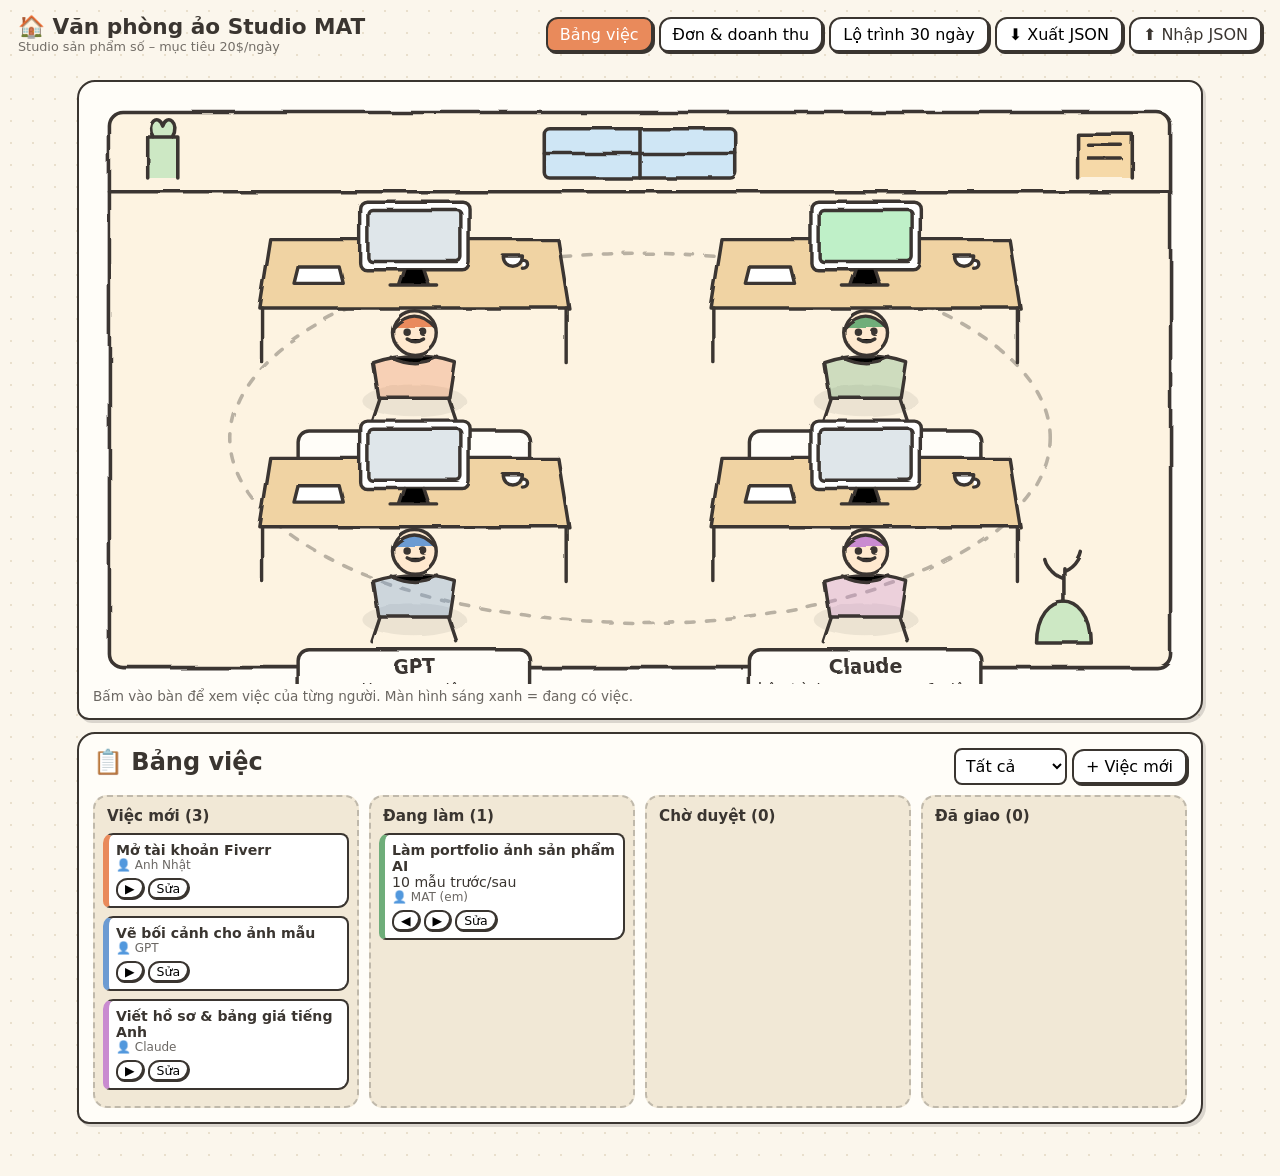
==== congty/index.html @ 195cdf19 "Add congty virtual office" ====
<!DOCTYPE html>
<html lang="vi"><head><meta charset="utf-8"><meta name="viewport" content="width=device-width,initial-scale=1">
<title>Văn phòng ảo – Studio MAT</title>
<style>
:root{--ink:#3a3530;--paper:#fbf6ec;--soft:#f1e8d6;--accent:#e98a5b;--green:#6fae7a;--blue:#6c9bd2}
*{box-sizing:border-box}body{margin:0;font-family:"Segoe UI",system-ui,sans-serif;color:var(--ink);background:var(--paper);
background-image:radial-gradient(#e9dfcc 1px,transparent 1px);background-size:22px 22px}
header{padding:14px 18px;display:flex;flex-wrap:wrap;gap:10px;align-items:center;justify-content:space-between}
h1{font-size:1.35rem;margin:0}h1 small{font-weight:400;opacity:.7;font-size:.8rem;display:block}
nav{display:flex;gap:6px;flex-wrap:wrap}
button,.btn{font:inherit;border:2px solid var(--ink);background:#fff;border-radius:12px 9px 13px 8px;padding:6px 12px;cursor:pointer;box-shadow:2px 2px 0 var(--ink)}
button:active{transform:translate(1px,1px);box-shadow:1px 1px 0 var(--ink)}
button.on{background:var(--accent);color:#fff}
main{max-width:1150px;margin:0 auto;padding:0 12px 40px}
.card{background:#fffdf8;border:2px solid var(--ink);border-radius:18px 14px 20px 12px;padding:14px;margin:12px 0;box-shadow:3px 3px 0 #0002}
#office svg{width:100%;height:auto;display:block}
.desk{cursor:pointer}.desk:hover .top{fill:#f6dfb8}
.screen{fill:#dfe6ea;transition:fill .4s}.desk.active .screen{fill:#bff0c8;animation:glow 1.6s ease-in-out infinite}
@keyframes glow{50%{fill:#8fe3a0}}
.board{display:grid;grid-template-columns:repeat(4,1fr);gap:10px}
.col{background:var(--soft);border:2px dashed #0003;border-radius:14px;padding:8px;min-height:120px}
.col h3{margin:2px 4px 8px;font-size:.95rem}
.task{background:#fff;border:2px solid var(--ink);border-radius:10px 8px 11px 7px;padding:7px;margin-bottom:8px;font-size:.88rem}
.task .who{font-size:.75rem;opacity:.75}.task .act{display:flex;gap:4px;margin-top:6px;flex-wrap:wrap}
.task .act button{padding:1px 7px;font-size:.78rem;box-shadow:1px 1px 0 var(--ink)}
table{width:100%;border-collapse:collapse;font-size:.88rem}td,th{padding:6px;border-bottom:1px dashed #0003;text-align:left}
.stats{display:flex;gap:12px;flex-wrap:wrap;margin-bottom:10px}.stat{flex:1;min-width:140px;background:var(--soft);border-radius:12px;padding:10px}
.stat b{font-size:1.4rem;display:block}
.bar{height:18px;border:2px solid var(--ink);border-radius:10px;overflow:hidden;background:#fff}.bar i{display:block;height:100%;background:var(--green);transition:width .5s}
.week{margin:10px 0}.week h3{margin:4px 0}.week label{display:block;padding:4px 0}
input,select,textarea{font:inherit;border:2px solid var(--ink);border-radius:8px;padding:6px;width:100%;background:#fff}
dialog{border:2px solid var(--ink);border-radius:16px;background:var(--paper);max-width:420px;width:92%}
dialog label{display:block;margin:8px 0 2px;font-size:.85rem}
.row{display:flex;gap:8px;justify-content:flex-end;margin-top:12px;flex-wrap:wrap}
.hide{display:none}
@media(max-width:760px){.board{grid-template-columns:1fr 1fr}.hidem{display:none}}
@media(max-width:460px){.board{grid-template-columns:1fr}}
</style></head><body>
<header><h1>🏠 Văn phòng ảo Studio MAT<small>Studio sản phẩm số – mục tiêu 20$/ngày</small></h1>
<nav><button data-tab="viec" class="on">Bảng việc</button><button data-tab="don">Đơn & doanh thu</button><button data-tab="lotrinh">Lộ trình 30 ngày</button><button id="exp">⬇ Xuất JSON</button><label class="btn">⬆ Nhập JSON<input id="imp" type="file" accept=".json" hidden></label></nav></header>
<main>
<section id="office" class="card">
<svg viewBox="0 0 800 430" aria-label="Văn phòng">
<defs><filter id="wob"><feTurbulence type="fractalNoise" baseFrequency="0.03" numOctaves="2" seed="3"/><feDisplacementMap in="SourceGraphic" scale="3.5"/></filter></defs>
<g filter="url(#wob)" fill="none" stroke="#3a3530" stroke-width="2.6" stroke-linecap="round" stroke-linejoin="round">
<rect x="12" y="12" width="776" height="406" rx="10" fill="#fdf3e1"/>
<path d="M12 70 H788" /><rect x="330" y="24" width="140" height="36" rx="4" fill="#cfe6f5"/><path d="M400 24v36M330 42h140"/>
<path d="M40 60v-30h22v30M44 30c-6-10 4-18 7-8 3-10 13-2 7 8" fill="#cde8c4"/>
<path d="M720 60v-32h40v32M728 36h24M728 46h24" fill="#f6d9a8"/>
<ellipse cx="400" cy="250" rx="300" ry="135" stroke-dasharray="6 9" opacity=".35"/>
<path d="M690 400c0-20 10-30 20-30s20 10 20 30z" fill="#cde8c4"/><path d="M710 370v-25m0 8c-12-4-14-14-14-14m14 8c10-4 12-14 12-14"/>
</g>
<g id="desks"></g>
</svg>
<p style="margin:4px 0 0;font-size:.85rem;opacity:.75">Bấm vào bàn để xem việc của từng người. Màn hình sáng xanh = đang có việc.</p>
</section>

<section id="tab-viec" class="card"><div class="row" style="justify-content:space-between;margin:0 0 10px"><h2 style="margin:0">📋 Bảng việc</h2><span><select id="filt" style="width:auto"></select> <button id="addTask">+ Việc mới</button></span></div><div class="board" id="board"></div></section>

<section id="tab-don" class="card hide"><div class="row" style="justify-content:space-between;margin:0 0 10px"><h2 style="margin:0">💵 Đơn hàng & doanh thu</h2><button id="addOrder">+ Đơn mới</button></div>
<div class="stats"><div class="stat">Hôm nay<b id="sToday">$0</b></div><div class="stat">Tháng này<b id="sMonth">$0</b></div><div class="stat">TB/ngày tháng này<b id="sAvg">$0</b></div></div>
<div>Tiến độ hôm nay so với mục tiêu 20$: <span id="pct">0%</span></div><div class="bar"><i id="barI" style="width:0"></i></div>
<div style="overflow-x:auto;margin-top:12px"><table><thead><tr><th>Ngày</th><th>Khách</th><th>Nền tảng</th><th>Giá (USD)</th><th>Trạng thái</th><th></th></tr></thead><tbody id="orders"></tbody></table></div>
<p style="font-size:.8rem;opacity:.7">Doanh thu chỉ tính đơn ở trạng thái “Đã giao” hoặc “Đã nhận tiền”.</p></section>

<section id="tab-lotrinh" class="card hide"><h2 style="margin:0">🗺️ Lộ trình 30 ngày</h2><div class="bar" style="margin:10px 0"><i id="rmBar"></i></div><div id="roadmap"></div></section>
</main>

<dialog id="dlgTask"><form method="dialog"><h3 id="dtT">Việc</h3>
<label>Tên việc</label><input id="tTitle" required><label>Ghi chú</label><textarea id="tNote" rows="2"></textarea>
<label>Giao cho</label><select id="tWho"></select><label>Cột</label><select id="tCol"></select>
<div class="row"><button type="button" id="tDel" style="color:#b33">Xóa</button><button value="cancel" formnovalidate>Hủy</button><button id="tSave" value="ok">Lưu</button></div></form></dialog>
<dialog id="dlgOrder"><form method="dialog"><h3>Đơn hàng</h3>
<label>Khách hàng</label><input id="oClient" required><label>Nền tảng</label><select id="oPlat"><option>Fiverr</option><option>Upwork</option><option>Etsy</option><option>Gumroad</option><option>itch.io</option><option>Khác</option></select>
<label>Giá (USD)</label><input id="oPrice" type="number" step="0.01" min="0" required><label>Trạng thái</label><select id="oStat"><option>Đang làm</option><option>Đã giao</option><option>Đã nhận tiền</option><option>Hủy</option></select>
<label>Ngày</label><input id="oDate" type="date" required>
<div class="row"><button type="button" id="oDel" style="color:#b33">Xóa</button><button value="cancel" formnovalidate>Hủy</button><button id="oSave" value="ok">Lưu</button></div></form></dialog>
<dialog id="dlgMem"><h3 id="mTitle"></h3><p id="mRole" style="opacity:.75;margin-top:0"></p><div id="mList"></div><div class="row"><button onclick="dlgMem.close()">Đóng</button></div></dialog>

<script>
const $=s=>document.querySelector(s),KEY='mat-congty-v1';
const MEM=[{id:'nhat',name:'Anh Nhật',role:'Giám đốc',desc:'Nhận việc, nói chuyện với khách, nhận tiền',c:'#e98a5b'},
{id:'mat',name:'MAT (em)',role:'Điều phối & sản xuất',desc:'Hoạt ảnh, video, VFX, ghép sản phẩm, kiểm tra chất lượng, viết tin nhắn tiếng Anh',c:'#6fae7a'},
{id:'gpt',name:'GPT',role:'Họa sĩ',desc:'Vẽ tay, ảnh tĩnh',c:'#6c9bd2'},
{id:'claude',name:'Claude',role:'Lập trình & nội dung',desc:'Viết code và nội dung',c:'#c98bd0'}];
const COLS=['Việc mới','Đang làm','Chờ duyệt','Đã giao'];
const RM=[['Tuần 1 – Dựng nền',['Làm portfolio (ảnh sản phẩm AI, video ngắn, VFX, mẫu dịch)','Hồ sơ & bảng giá tiếng Anh','Mở tài khoản Fiverr','Mở tài khoản Upwork','Mở tài khoản Etsy','Mở Payoneer / PayPal nhận tiền']],
['Tuần 2 – Mở bán',['Lên 3 gói dịch vụ trên Fiverr','Gửi 10 thư chào việc mỗi ngày trên Upwork','Đăng 10 file mẫu lên Etsy','Có 1–3 đơn đầu tiên']],
['Tuần 3 – Lấy đánh giá',['Giao nhanh, giao sớm','Xin đánh giá 5 sao từ khách','Đạt khoảng 10$/ngày']],
['Tuần 4 – Tối ưu',['Tăng giá dịch vụ đang chạy, bỏ cái không ra đơn','Đăng gói hiệu ứng VFX lên itch.io','Đạt 20$/ngày']]];
const today=()=>new Date().toLocaleDateString('sv');
let S=JSON.parse(localStorage.getItem(KEY)||'null')||{tasks:[
{id:1,title:'Làm portfolio ảnh sản phẩm AI',note:'10 mẫu trước/sau',who:'mat',col:1},
{id:2,title:'Mở tài khoản Fiverr',note:'',who:'nhat',col:0},
{id:3,title:'Vẽ bối cảnh cho ảnh mẫu',note:'',who:'gpt',col:0},
{id:4,title:'Viết hồ sơ & bảng giá tiếng Anh',note:'',who:'claude',col:0}],orders:[],road:{}};
const save=()=>{localStorage.setItem(KEY,JSON.stringify(S));render()};
const esc=s=>String(s).replace(/[&<>"]/g,c=>({'&':'&amp;','<':'&lt;','>':'&gt;','"':'&quot;'}[c]));
const mem=id=>MEM.find(m=>m.id===id)||MEM[0];
function deskSVG(m,i){const x=i%2?440:110,y=i<2?95:255;return `<g class="desk" data-id="${m.id}" filter="url(#wob)" stroke="#3a3530" stroke-width="2.5" stroke-linecap="round" stroke-linejoin="round" transform="translate(${x},${y})">
<ellipse cx="125" cy="128" rx="38" ry="12" fill="#0001" stroke="none"/>
<path d="M95 100q30-10 60 0l-4 26h-52z" fill="${m.c}55"/><path d="M100 126l-6 18M150 126l6 18"/>
<circle cx="125" cy="78" r="16" fill="#ffe9cf"/><path d="M110 74q15-16 30 0" fill="${m.c}"/><path d="M119 82q6 4 12 0"/><circle cx="119" cy="77" r="1.5" fill="#3a3530"/><circle cx="131" cy="77" r="1.5" fill="#3a3530"/>
<path d="M108 96q17 8 34 0" />
<path class="top" d="M20 10h210l8 50H12z" fill="#f0d3a3"/><path d="M14 60v40M236 60v40"/>
<rect x="85" y="-18" width="80" height="50" rx="5" fill="#fff"/><rect class="screen" x="91" y="-12" width="68" height="38" rx="3"/><path d="M118 32l-4 12h22l-4-12M108 44h34"/>
<path d="M40 30h30l3 12H37z" fill="#fff"/><path d="M190 22c0 10 14 10 14 0zM204 25c5 0 5 6 0 6" fill="#fff"/>
<rect x="40" y="150" width="170" height="40" rx="8" fill="#fffdf8"/>
<text x="125" y="167" text-anchor="middle" font-size="14" font-weight="700" fill="#3a3530" stroke="none">${esc(m.name)}</text>
<text x="125" y="183" text-anchor="middle" font-size="11" fill="#3a3530" stroke="none">${esc(m.role)} · <tspan class="cnt"></tspan></text></g>`}
function render(){
 $('#desks').innerHTML=MEM.map(deskSVG).join('');
 MEM.forEach(m=>{const g=document.querySelector(`.desk[data-id=${m.id}]`),a=S.tasks.filter(t=>t.who===m.id&&t.col<3).length,act=S.tasks.some(t=>t.who===m.id&&t.col===1);
  g.classList.toggle('active',act);g.querySelector('.cnt').textContent=a+' việc';g.onclick=()=>showMem(m)});
 const f=$('#filt').value;
 $('#board').innerHTML=COLS.map((c,ci)=>`<div class="col"><h3>${c} (${S.tasks.filter(t=>t.col===ci).length})</h3>${S.tasks.filter(t=>t.col===ci&&(!f||t.who===f)).map(t=>`<div class="task" style="border-left:6px solid ${mem(t.who).c}"><b>${esc(t.title)}</b>${t.note?`<div>${esc(t.note)}</div>`:''}<div class="who">👤 ${esc(mem(t.who).name)}</div><div class="act">${ci>0?`<button onclick="mv(${t.id},-1)">◀</button>`:''}${ci<3?`<button onclick="mv(${t.id},1)">▶</button>`:''}<button onclick="editTask(${t.id})">Sửa</button></div></div>`).join('')}</div>`).join('');
 const ord=[...S.orders].sort((a,b)=>b.date.localeCompare(a.date)),paid=o=>o.status==='Đã giao'||o.status==='Đã nhận tiền';
 const d=today(),mo=d.slice(0,7),sT=S.orders.filter(o=>paid(o)&&o.date===d).reduce((s,o)=>s+ +o.price,0),sM=S.orders.filter(o=>paid(o)&&o.date.startsWith(mo)).reduce((s,o)=>s+ +o.price,0);
 $('#sToday').textContent='$'+sT.toFixed(2);$('#sMonth').textContent='$'+sM.toFixed(2);$('#sAvg').textContent='$'+(sM/new Date().getDate()).toFixed(2);
 const p=Math.min(100,sT/20*100);$('#pct').textContent=Math.round(sT/20*100)+'%';$('#barI').style.width=p+'%';
 $('#orders').innerHTML=ord.length?ord.map(o=>`<tr><td>${o.date}</td><td>${esc(o.client)}</td><td>${esc(o.plat)}</td><td>$${(+o.price).toFixed(2)}</td><td>${esc(o.status)}</td><td><button onclick="editOrder(${o.id})">Sửa</button></td></tr>`).join(''):'<tr><td colspan="6" style="opacity:.6">Chưa có đơn nào. Đơn đầu tiên sắp tới! 💪</td></tr>';
 let tot=0,dn=0;$('#roadmap').innerHTML=RM.map((w,wi)=>`<div class="week"><h3>${w[0]}</h3>${w[1].map((it,ii)=>{const k=wi+'-'+ii;tot++;if(S.road[k])dn++;return `<label><input type="checkbox" style="width:auto" ${S.road[k]?'checked':''} onchange="S.road['${k}']=this.checked;save()"> ${it}</label>`}).join('')}</div>`).join('');
 $('#rmBar').style.width=(dn/tot*100)+'%';
}
function showMem(m){$('#mTitle').textContent=m.name+' – '+m.role;$('#mRole').textContent=m.desc;
 const ts=S.tasks.filter(t=>t.who===m.id);$('#mList').innerHTML=ts.length?ts.map(t=>`<div class="task"><b>${esc(t.title)}</b><div class="who">${COLS[t.col]}</div></div>`).join(''):'<p>Chưa có việc nào.</p>';dlgMem.showModal()}
window.mv=(id,d)=>{const t=S.tasks.find(t=>t.id===id);t.col=Math.max(0,Math.min(3,t.col+d));save()};
let curT=null,curO=null;
window.editTask=id=>{curT=id?S.tasks.find(t=>t.id===id):null;$('#dtT').textContent=curT?'Sửa việc':'Việc mới';$('#tTitle').value=curT?.title||'';$('#tNote').value=curT?.note||'';$('#tWho').value=curT?.who||'mat';$('#tCol').value=curT?.col??0;$('#tDel').style.display=curT?'':'none';dlgTask.showModal()};
$('#tSave').onclick=e=>{if(!$('#tTitle').value.trim())return;const v={title:$('#tTitle').value.trim(),note:$('#tNote').value,who:$('#tWho').value,col:+$('#tCol').value};curT?Object.assign(curT,v):S.tasks.push({id:Date.now(),...v});save()};
$('#tDel').onclick=()=>{if(confirm('Xóa việc này?')){S.tasks=S.tasks.filter(t=>t!==curT);dlgTask.close();save()}};
window.editOrder=id=>{curO=id?S.orders.find(o=>o.id===id):null;$('#oClient').value=curO?.client||'';$('#oPlat').value=curO?.plat||'Fiverr';$('#oPrice').value=curO?.price??'';$('#oStat').value=curO?.status||'Đang làm';$('#oDate').value=curO?.date||today();$('#oDel').style.display=curO?'':'none';dlgOrder.showModal()};
$('#oSave').onclick=()=>{if(!$('#oClient').value.trim()||$('#oPrice').value==='')return;const v={client:$('#oClient').value.trim(),plat:$('#oPlat').value,price:+$('#oPrice').value,status:$('#oStat').value,date:$('#oDate').value||today()};curO?Object.assign(curO,v):S.orders.push({id:Date.now(),...v});save()};
$('#oDel').onclick=()=>{if(confirm('Xóa đơn này?')){S.orders=S.orders.filter(o=>o!==curO);dlgOrder.close();save()}};
$('#addTask').onclick=()=>editTask();$('#addOrder').onclick=()=>editOrder();
$('#tWho').innerHTML=MEM.map(m=>`<option value="${m.id}">${m.name}</option>`).join('');$('#tCol').innerHTML=COLS.map((c,i)=>`<option value="${i}">${c}</option>`).join('');
$('#filt').innerHTML='<option value="">Tất cả</option>'+MEM.map(m=>`<option value="${m.id}">${m.name}</option>`).join('');$('#filt').onchange=render;
document.querySelectorAll('nav [data-tab]').forEach(b=>b.onclick=()=>{document.querySelectorAll('nav [data-tab]').forEach(x=>x.classList.toggle('on',x===b));['viec','don','lotrinh'].forEach(t=>$('#tab-'+t).classList.toggle('hide',t!==b.dataset.tab))});
$('#exp').onclick=()=>{const a=document.createElement('a');a.href=URL.createObjectURL(new Blob([JSON.stringify(S,null,2)],{type:'application/json'}));a.download='congty-'+today()+'.json';a.click()};
$('#imp').onchange=e=>{const f=e.target.files[0];if(!f)return;f.text().then(t=>{try{const d=JSON.parse(t);if(!d.tasks||!d.orders)throw 0;d.road=d.road||{};S=d;save();alert('Đã nhập dữ liệu!')}catch{alert('File không hợp lệ')}});e.target.value=''};
render();
</script></body></html>
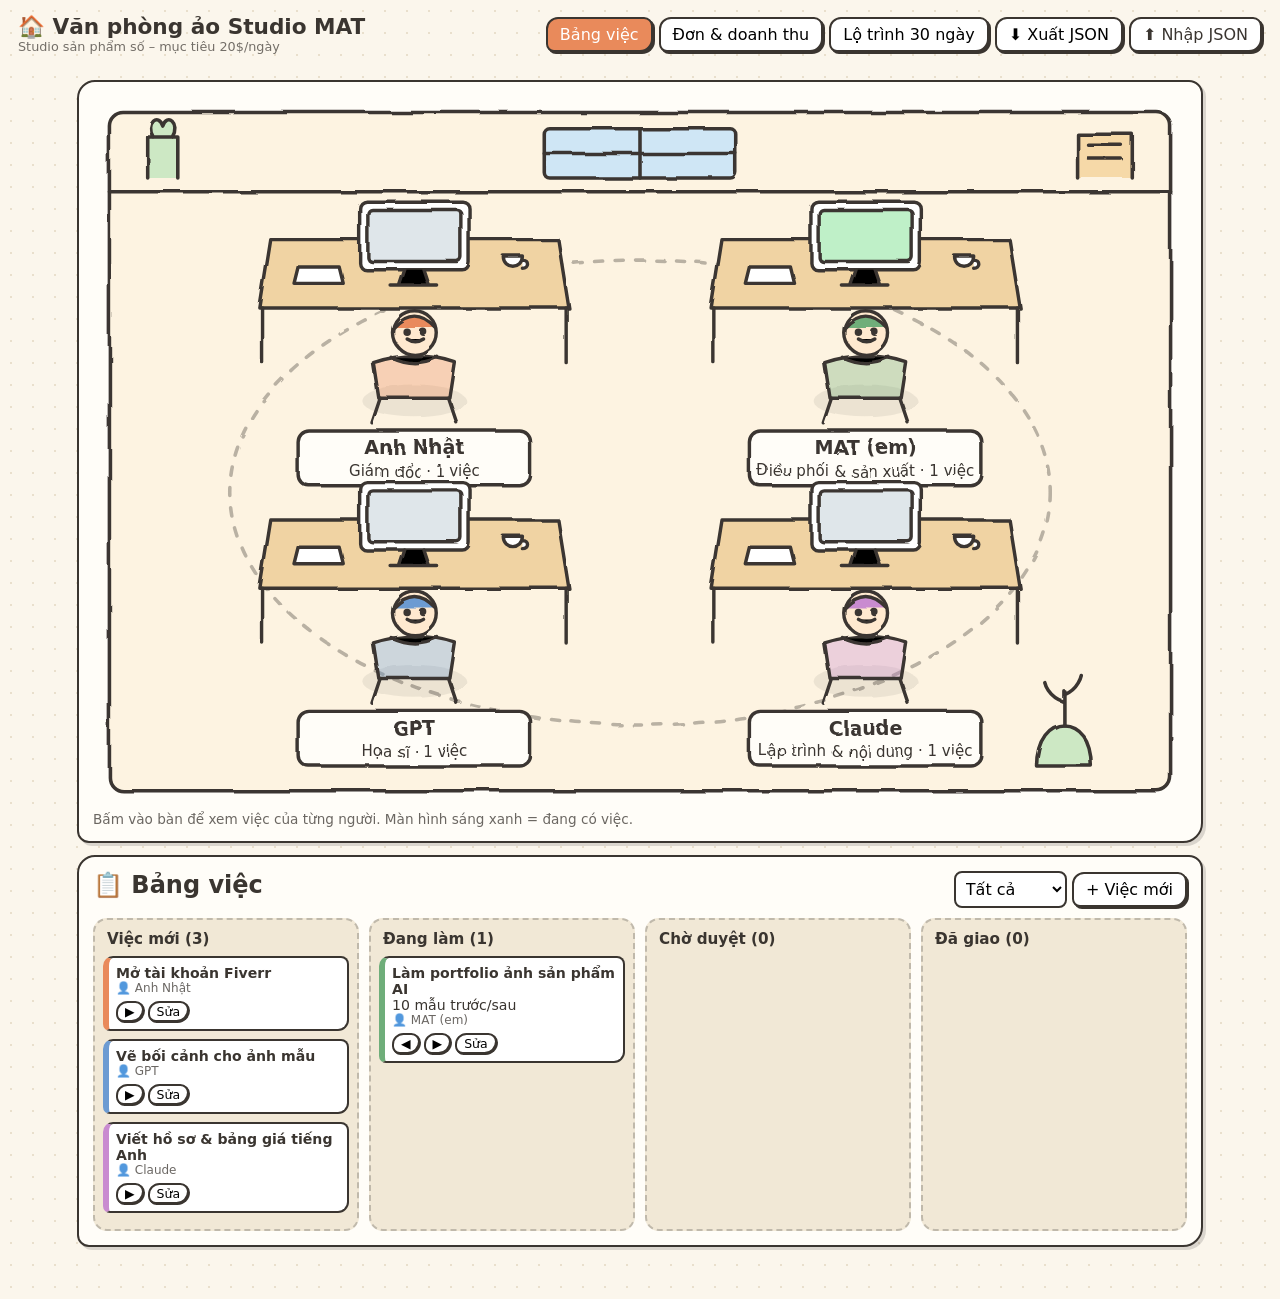
==== commit 4f9a0ed5: "congty: fix desk spacing" ====
--- a/congty/index.html
+++ b/congty/index.html
@@ -40,15 +40,15 @@
 <nav><button data-tab="viec" class="on">Bảng việc</button><button data-tab="don">Đơn & doanh thu</button><button data-tab="lotrinh">Lộ trình 30 ngày</button><button id="exp">⬇ Xuất JSON</button><label class="btn">⬆ Nhập JSON<input id="imp" type="file" accept=".json" hidden></label></nav></header>
 <main>
 <section id="office" class="card">
-<svg viewBox="0 0 800 430" aria-label="Văn phòng">
+<svg viewBox="0 0 800 520" aria-label="Văn phòng">
 <defs><filter id="wob"><feTurbulence type="fractalNoise" baseFrequency="0.03" numOctaves="2" seed="3"/><feDisplacementMap in="SourceGraphic" scale="3.5"/></filter></defs>
 <g filter="url(#wob)" fill="none" stroke="#3a3530" stroke-width="2.6" stroke-linecap="round" stroke-linejoin="round">
-<rect x="12" y="12" width="776" height="406" rx="10" fill="#fdf3e1"/>
+<rect x="12" y="12" width="776" height="496" rx="10" fill="#fdf3e1"/>
 <path d="M12 70 H788" /><rect x="330" y="24" width="140" height="36" rx="4" fill="#cfe6f5"/><path d="M400 24v36M330 42h140"/>
 <path d="M40 60v-30h22v30M44 30c-6-10 4-18 7-8 3-10 13-2 7 8" fill="#cde8c4"/>
 <path d="M720 60v-32h40v32M728 36h24M728 46h24" fill="#f6d9a8"/>
-<ellipse cx="400" cy="250" rx="300" ry="135" stroke-dasharray="6 9" opacity=".35"/>
-<path d="M690 400c0-20 10-30 20-30s20 10 20 30z" fill="#cde8c4"/><path d="M710 370v-25m0 8c-12-4-14-14-14-14m14 8c10-4 12-14 12-14"/>
+<ellipse cx="400" cy="290" rx="300" ry="170" stroke-dasharray="6 9" opacity=".35"/>
+<path d="M690 490c0-20 10-30 20-30s20 10 20 30z" fill="#cde8c4"/><path d="M710 460v-25m0 8c-12-4-14-14-14-14m14 8c10-4 12-14 12-14"/>
 </g>
 <g id="desks"></g>
 </svg>
@@ -97,7 +97,7 @@
 const save=()=>{localStorage.setItem(KEY,JSON.stringify(S));render()};
 const esc=s=>String(s).replace(/[&<>"]/g,c=>({'&':'&amp;','<':'&lt;','>':'&gt;','"':'&quot;'}[c]));
 const mem=id=>MEM.find(m=>m.id===id)||MEM[0];
-function deskSVG(m,i){const x=i%2?440:110,y=i<2?95:255;return `<g class="desk" data-id="${m.id}" filter="url(#wob)" stroke="#3a3530" stroke-width="2.5" stroke-linecap="round" stroke-linejoin="round" transform="translate(${x},${y})">
+function deskSVG(m,i){const x=i%2?440:110,y=i<2?95:300;return `<g class="desk" data-id="${m.id}" filter="url(#wob)" stroke="#3a3530" stroke-width="2.5" stroke-linecap="round" stroke-linejoin="round" transform="translate(${x},${y})">
 <ellipse cx="125" cy="128" rx="38" ry="12" fill="#0001" stroke="none"/>
 <path d="M95 100q30-10 60 0l-4 26h-52z" fill="${m.c}55"/><path d="M100 126l-6 18M150 126l6 18"/>
 <circle cx="125" cy="78" r="16" fill="#ffe9cf"/><path d="M110 74q15-16 30 0" fill="${m.c}"/><path d="M119 82q6 4 12 0"/><circle cx="119" cy="77" r="1.5" fill="#3a3530"/><circle cx="131" cy="77" r="1.5" fill="#3a3530"/>
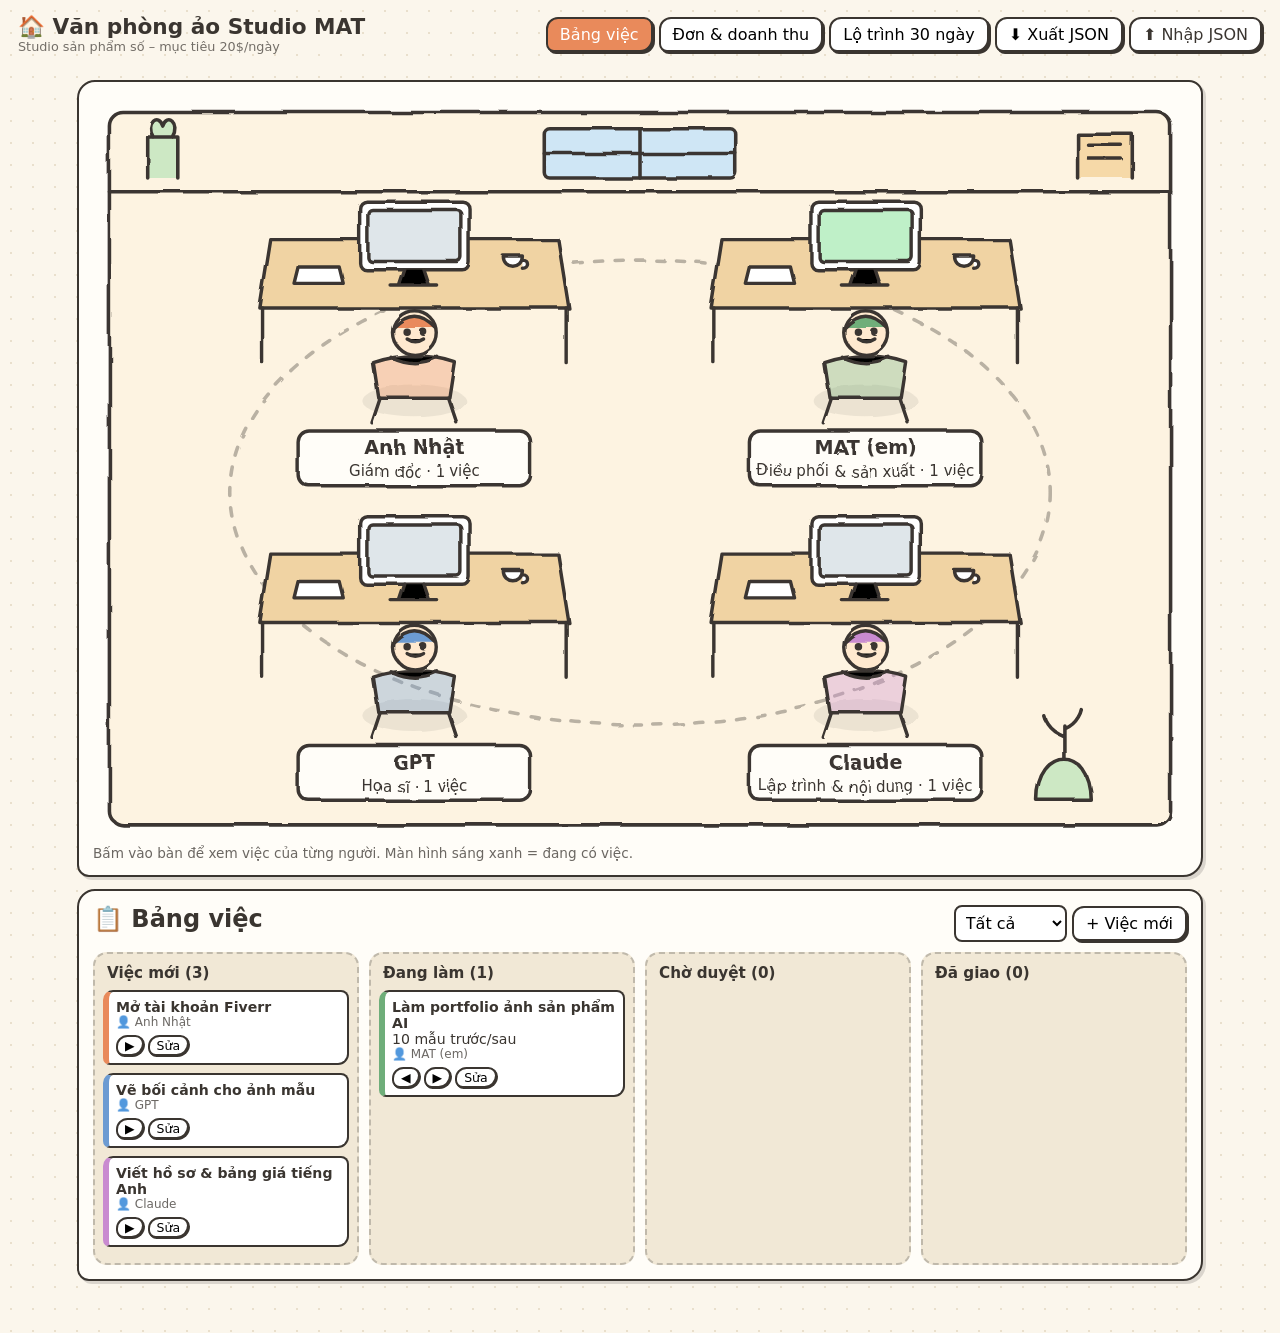
==== commit 92a0d80d: "congty: spacing" ====
--- a/congty/index.html
+++ b/congty/index.html
@@ -40,15 +40,15 @@
 <nav><button data-tab="viec" class="on">Bảng việc</button><button data-tab="don">Đơn & doanh thu</button><button data-tab="lotrinh">Lộ trình 30 ngày</button><button id="exp">⬇ Xuất JSON</button><label class="btn">⬆ Nhập JSON<input id="imp" type="file" accept=".json" hidden></label></nav></header>
 <main>
 <section id="office" class="card">
-<svg viewBox="0 0 800 520" aria-label="Văn phòng">
+<svg viewBox="0 0 800 545" aria-label="Văn phòng">
 <defs><filter id="wob"><feTurbulence type="fractalNoise" baseFrequency="0.03" numOctaves="2" seed="3"/><feDisplacementMap in="SourceGraphic" scale="3.5"/></filter></defs>
 <g filter="url(#wob)" fill="none" stroke="#3a3530" stroke-width="2.6" stroke-linecap="round" stroke-linejoin="round">
-<rect x="12" y="12" width="776" height="496" rx="10" fill="#fdf3e1"/>
+<rect x="12" y="12" width="776" height="521" rx="10" fill="#fdf3e1"/>
 <path d="M12 70 H788" /><rect x="330" y="24" width="140" height="36" rx="4" fill="#cfe6f5"/><path d="M400 24v36M330 42h140"/>
 <path d="M40 60v-30h22v30M44 30c-6-10 4-18 7-8 3-10 13-2 7 8" fill="#cde8c4"/>
 <path d="M720 60v-32h40v32M728 36h24M728 46h24" fill="#f6d9a8"/>
 <ellipse cx="400" cy="290" rx="300" ry="170" stroke-dasharray="6 9" opacity=".35"/>
-<path d="M690 490c0-20 10-30 20-30s20 10 20 30z" fill="#cde8c4"/><path d="M710 460v-25m0 8c-12-4-14-14-14-14m14 8c10-4 12-14 12-14"/>
+<path d="M690 515c0-20 10-30 20-30s20 10 20 30z" fill="#cde8c4"/><path d="M710 485v-25m0 8c-12-4-14-14-14-14m14 8c10-4 12-14 12-14"/>
 </g>
 <g id="desks"></g>
 </svg>
@@ -97,7 +97,7 @@
 const save=()=>{localStorage.setItem(KEY,JSON.stringify(S));render()};
 const esc=s=>String(s).replace(/[&<>"]/g,c=>({'&':'&amp;','<':'&lt;','>':'&gt;','"':'&quot;'}[c]));
 const mem=id=>MEM.find(m=>m.id===id)||MEM[0];
-function deskSVG(m,i){const x=i%2?440:110,y=i<2?95:300;return `<g class="desk" data-id="${m.id}" filter="url(#wob)" stroke="#3a3530" stroke-width="2.5" stroke-linecap="round" stroke-linejoin="round" transform="translate(${x},${y})">
+function deskSVG(m,i){const x=i%2?440:110,y=i<2?95:325;return `<g class="desk" data-id="${m.id}" filter="url(#wob)" stroke="#3a3530" stroke-width="2.5" stroke-linecap="round" stroke-linejoin="round" transform="translate(${x},${y})">
 <ellipse cx="125" cy="128" rx="38" ry="12" fill="#0001" stroke="none"/>
 <path d="M95 100q30-10 60 0l-4 26h-52z" fill="${m.c}55"/><path d="M100 126l-6 18M150 126l6 18"/>
 <circle cx="125" cy="78" r="16" fill="#ffe9cf"/><path d="M110 74q15-16 30 0" fill="${m.c}"/><path d="M119 82q6 4 12 0"/><circle cx="119" cy="77" r="1.5" fill="#3a3530"/><circle cx="131" cy="77" r="1.5" fill="#3a3530"/>
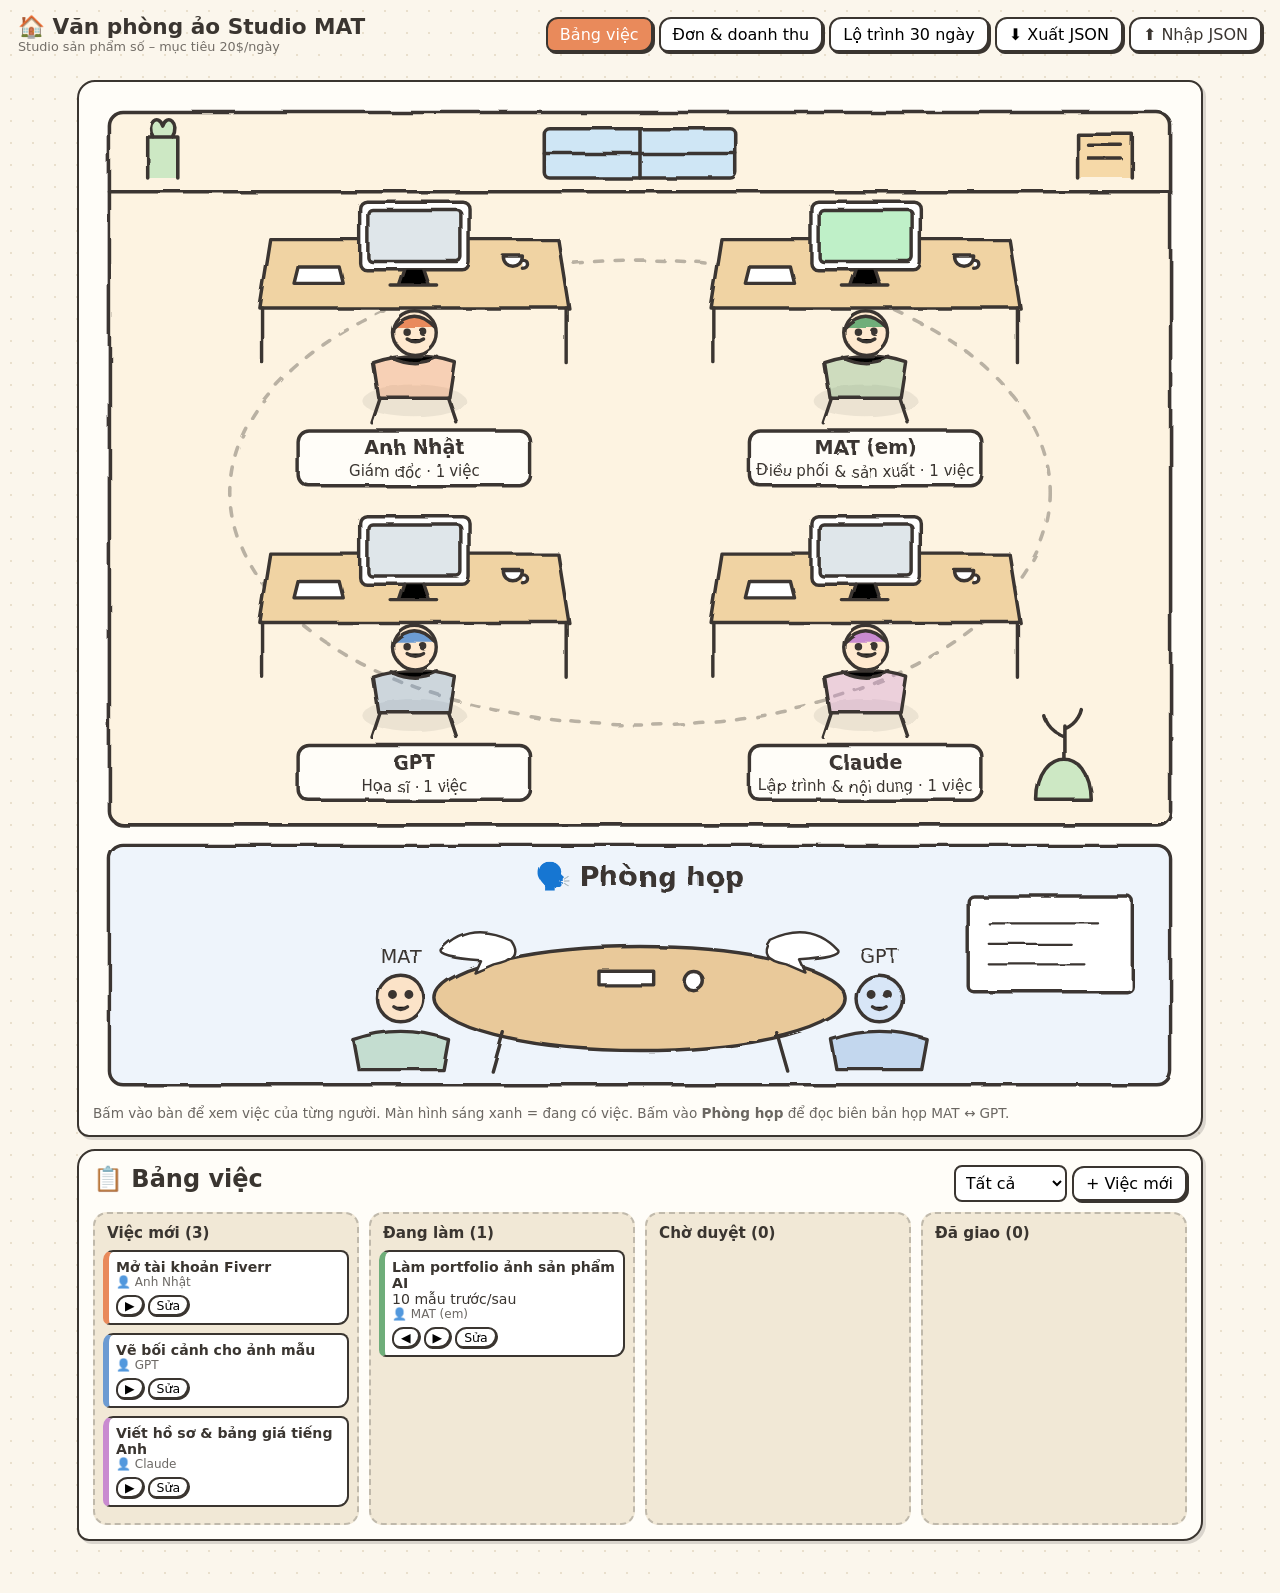
==== commit 9827381e: "congty: Phòng họp (meeting room reader)" ====
--- a/congty/index.html
+++ b/congty/index.html
@@ -35,12 +35,23 @@
 .hide{display:none}
 @media(max-width:760px){.board{grid-template-columns:1fr 1fr}.hidem{display:none}}
 @media(max-width:460px){.board{grid-template-columns:1fr}}
+#meetRoom:hover rect{fill:#dcebfa}
+#dlgMeet{max-width:900px;width:96%;padding:0}#dlgMeet .mh{position:sticky;top:0;background:var(--paper);padding:12px 16px;border-bottom:2px dashed #0003;display:flex;gap:8px;align-items:center;justify-content:space-between;flex-wrap:wrap;z-index:2}
+#meetBody{padding:12px 16px;max-height:72vh;overflow:auto}
+.sum{background:#fff6d8;border:2px solid var(--ink);border-radius:14px 10px 15px 9px;padding:10px 14px;margin-bottom:14px}.sum h4{margin:6px 0 2px}.sum ul,.sum ol{margin:2px 0;padding-left:20px}
+.msg{display:flex;gap:8px;margin:12px 0;align-items:flex-start}.msg.gpt{flex-direction:row-reverse}
+.av{flex:0 0 38px;height:38px;border-radius:50%;border:2px solid var(--ink);display:grid;place-items:center;font-size:.7rem;font-weight:700}
+.msg.mat .av{background:#cfe9d4}.msg.gpt .av{background:#d4e2f5}
+.bub{max-width:80%;border:2px solid var(--ink);padding:8px 12px;border-radius:14px 14px 14px 4px;font-size:.9rem;line-height:1.45;overflow-x:auto}
+.msg.mat .bub{background:#eef8f0}.msg.gpt .bub{background:#eef3fb;border-radius:14px 14px 4px 14px}
+.bub p{margin:4px 0}.bub table{margin:6px 0;background:#fff}.bub th{background:#f1e8d6}.bub td,.bub th{border:1px solid #0002}
+.mlist button{display:block;width:100%;text-align:left;margin:6px 0}
 </style></head><body>
 <header><h1>🏠 Văn phòng ảo Studio MAT<small>Studio sản phẩm số – mục tiêu 20$/ngày</small></h1>
 <nav><button data-tab="viec" class="on">Bảng việc</button><button data-tab="don">Đơn & doanh thu</button><button data-tab="lotrinh">Lộ trình 30 ngày</button><button id="exp">⬇ Xuất JSON</button><label class="btn">⬆ Nhập JSON<input id="imp" type="file" accept=".json" hidden></label></nav></header>
 <main>
 <section id="office" class="card">
-<svg viewBox="0 0 800 545" aria-label="Văn phòng">
+<svg viewBox="0 0 800 735" aria-label="Văn phòng">
 <defs><filter id="wob"><feTurbulence type="fractalNoise" baseFrequency="0.03" numOctaves="2" seed="3"/><feDisplacementMap in="SourceGraphic" scale="3.5"/></filter></defs>
 <g filter="url(#wob)" fill="none" stroke="#3a3530" stroke-width="2.6" stroke-linecap="round" stroke-linejoin="round">
 <rect x="12" y="12" width="776" height="521" rx="10" fill="#fdf3e1"/>
@@ -51,8 +62,24 @@
 <path d="M690 515c0-20 10-30 20-30s20 10 20 30z" fill="#cde8c4"/><path d="M710 485v-25m0 8c-12-4-14-14-14-14m14 8c10-4 12-14 12-14"/>
 </g>
 <g id="desks"></g>
+
+<g id="meetRoom" style="cursor:pointer" filter="url(#wob)" stroke="#3a3530" stroke-width="2.5" stroke-linecap="round" stroke-linejoin="round">
+<rect x="12" y="548" width="776" height="175" rx="10" fill="#eef4fb"/>
+<text x="400" y="578" text-anchor="middle" font-size="20" fill="#3a3530" stroke="none" font-weight="700">🗣️ Phòng họp</text>
+<rect x="640" y="585" width="120" height="70" rx="4" fill="#fff"/><path d="M655 605h80M655 620h60M655 635h70" stroke-width="1.6"/>
+<ellipse cx="400" cy="660" rx="150" ry="38" fill="#e9c99a"/><path d="M300 685l-8 28M500 685l8 28"/>
+<path d="M370 650h40v-10h-40z" fill="#fff"/><circle cx="440" cy="648" r="7" fill="#fff"/>
+<path d="M190 690q35-12 70 0l-4 22h-62z" fill="#6fae7a55"/><circle cx="225" cy="660" r="17" fill="#fbe3c8"/>
+<circle cx="219" cy="657" r="2" fill="#3a3530"/><circle cx="231" cy="657" r="2" fill="#3a3530"/><path d="M220 666q5 4 10 0"/>
+<text x="225" y="634" text-anchor="middle" font-size="14" fill="#3a3530" stroke="none">MAT</text>
+<path d="M540 690q35-12 70 0l-4 22h-62z" fill="#6c9bd255"/><circle cx="575" cy="660" r="17" fill="#d8e6f7"/>
+<circle cx="569" cy="657" r="2" fill="#3a3530"/><circle cx="581" cy="657" r="2" fill="#3a3530"/><path d="M570 666q5 4 10 0"/>
+<text x="575" y="634" text-anchor="middle" font-size="14" fill="#3a3530" stroke="none">GPT</text>
+<path d="M255 625q20-22 50-8q10 14-12 18l-14 6 4-9q-30-2-28-7z" fill="#fff" stroke-width="1.8"/>
+<path d="M545 625q-20-22-50-8q-10 14 12 18l14 6-4-9q30-2 28-7z" fill="#fff" stroke-width="1.8"/>
+</g>
 </svg>
-<p style="margin:4px 0 0;font-size:.85rem;opacity:.75">Bấm vào bàn để xem việc của từng người. Màn hình sáng xanh = đang có việc.</p>
+<p style="margin:4px 0 0;font-size:.85rem;opacity:.75">Bấm vào bàn để xem việc của từng người. Màn hình sáng xanh = đang có việc. Bấm vào <b>Phòng họp</b> để đọc biên bản họp MAT ↔ GPT.</p>
 </section>
 
 <section id="tab-viec" class="card"><div class="row" style="justify-content:space-between;margin:0 0 10px"><h2 style="margin:0">📋 Bảng việc</h2><span><select id="filt" style="width:auto"></select> <button id="addTask">+ Việc mới</button></span></div><div class="board" id="board"></div></section>
@@ -77,6 +104,7 @@
 <div class="row"><button type="button" id="oDel" style="color:#b33">Xóa</button><button value="cancel" formnovalidate>Hủy</button><button id="oSave" value="ok">Lưu</button></div></form></dialog>
 <dialog id="dlgMem"><h3 id="mTitle"></h3><p id="mRole" style="opacity:.75;margin-top:0"></p><div id="mList"></div><div class="row"><button onclick="dlgMem.close()">Đóng</button></div></dialog>
 
+<dialog id="dlgMeet"><div class="mh"><b id="meetTitle">🗣️ Phòng họp</b><span><button id="meetBack" class="hide">← Danh sách</button> <button onclick="dlgMeet.close()">Đóng</button></span></div><div id="meetBody"></div></dialog>
 <script>
 const $=s=>document.querySelector(s),KEY='mat-congty-v1';
 const MEM=[{id:'nhat',name:'Anh Nhật',role:'Giám đốc',desc:'Nhận việc, nói chuyện với khách, nhận tiền',c:'#e98a5b'},
@@ -138,5 +166,27 @@
 document.querySelectorAll('nav [data-tab]').forEach(b=>b.onclick=()=>{document.querySelectorAll('nav [data-tab]').forEach(x=>x.classList.toggle('on',x===b));['viec','don','lotrinh'].forEach(t=>$('#tab-'+t).classList.toggle('hide',t!==b.dataset.tab))});
 $('#exp').onclick=()=>{const a=document.createElement('a');a.href=URL.createObjectURL(new Blob([JSON.stringify(S,null,2)],{type:'application/json'}));a.download='congty-'+today()+'.json';a.click()};
 $('#imp').onchange=e=>{const f=e.target.files[0];if(!f)return;f.text().then(t=>{try{const d=JSON.parse(t);if(!d.tasks||!d.orders)throw 0;d.road=d.road||{};S=d;save();alert('Đã nhập dữ liệu!')}catch{alert('File không hợp lệ')}});e.target.value=''};
+
+// ===== Phòng họp: thêm cuộc họp = thả file .md vào meetings/ và thêm 1 dòng vào meetings/index.json =====
+const MD=t=>{const L=t.split('\n');let o='',i=0;const inl=x=>esc(x).replace(/\*\*(.+?)\*\*/g,'<b>$1</b>').replace(/`(.+?)`/g,'<code>$1</code>');
+while(i<L.length){const l=L[i];
+ if(/^\s*\|/.test(l)&&L[i+1]&&/^\s*\|[\s:\-|]+\|\s*$/.test(L[i+1])){const row=r=>r.trim().replace(/^\||\|$/g,'').split('|').map(c=>inl(c.trim()));
+  o+='<table><tr>'+row(l).map(c=>'<th>'+c+'</th>').join('')+'</tr>';i+=2;while(i<L.length&&/^\s*\|/.test(L[i])){o+='<tr>'+row(L[i]).map(c=>'<td>'+c+'</td>').join('')+'</tr>';i++}o+='</table>';continue}
+ if(/^\s*[-*] /.test(l)){o+='<ul>';while(i<L.length&&/^\s*[-*] /.test(L[i])){o+='<li>'+inl(L[i].replace(/^\s*[-*] /,''))+'</li>';i++}o+='</ul>';continue}
+ const h=l.match(/^(#{1,4}) (.*)/);if(h){o+=`<h${h[1].length+2}>${inl(h[2])}</h${h[1].length+2}>`;i++;continue}
+ if(l.trim())o+='<p>'+inl(l)+'</p>';i++}return o};
+let MEETS=[];
+async function openMeetings(){dlgMeet.showModal();$('#meetBack').classList.add('hide');$('#meetTitle').textContent='🗣️ Phòng họp';$('#meetBody').innerHTML='Đang tải…';
+ try{MEETS=await (await fetch('meetings/index.json?'+Date.now())).json()}catch{$('#meetBody').innerHTML='Chưa có cuộc họp.';return}
+ $('#meetBody').innerHTML='<div class="mlist">'+MEETS.map((m,k)=>`<button data-k="${k}"><b>${esc(m.title)}</b><br><small>${esc(m.date)} · ${esc(m.people||'MAT ↔ GPT')}</small></button>`).join('')+'</div>';
+ $('#meetBody').querySelectorAll('[data-k]').forEach(b=>b.onclick=()=>showMeeting(MEETS[b.dataset.k]))}
+async function showMeeting(m){$('#meetBack').classList.remove('hide');$('#meetTitle').textContent='🗣️ '+m.title;$('#meetBody').innerHTML='Đang tải…';
+ const t=await (await fetch('meetings/'+m.file+'?'+Date.now())).text();
+ const turns=[];let head='';t.split('\n').forEach(l=>{const r=l.match(/^(MAT|GPT):\s?(.*)/);if(r)turns.push({who:r[1],txt:r[2]});else if(turns.length)turns[turns.length-1].txt+='\n'+l;else head+=l+'\n'});
+ let h='';if(m.summary)h+='<div class="sum"><b>📝 Tóm tắt (tiếng Việt)</b>'+m.summary.map(s=>`<h4>${esc(s.h)}</h4>`+(s.ol?'<ol>':'<ul>')+s.items.map(x=>'<li>'+esc(x)+'</li>').join('')+(s.ol?'</ol>':'</ul>')).join('')+'</div>';
+ h+=turns.map(x=>`<div class="msg ${x.who.toLowerCase()}"><div class="av">${x.who}</div><div class="bub">${MD(x.txt)}</div></div>`).join('');
+ $('#meetBody').innerHTML=h;$('#meetBody').scrollTop=0}
+$('#meetRoom').onclick=openMeetings;$('#meetBack').onclick=openMeetings;
+if(location.hash==='#hop')openMeetings();
 render();
 </script></body></html>
